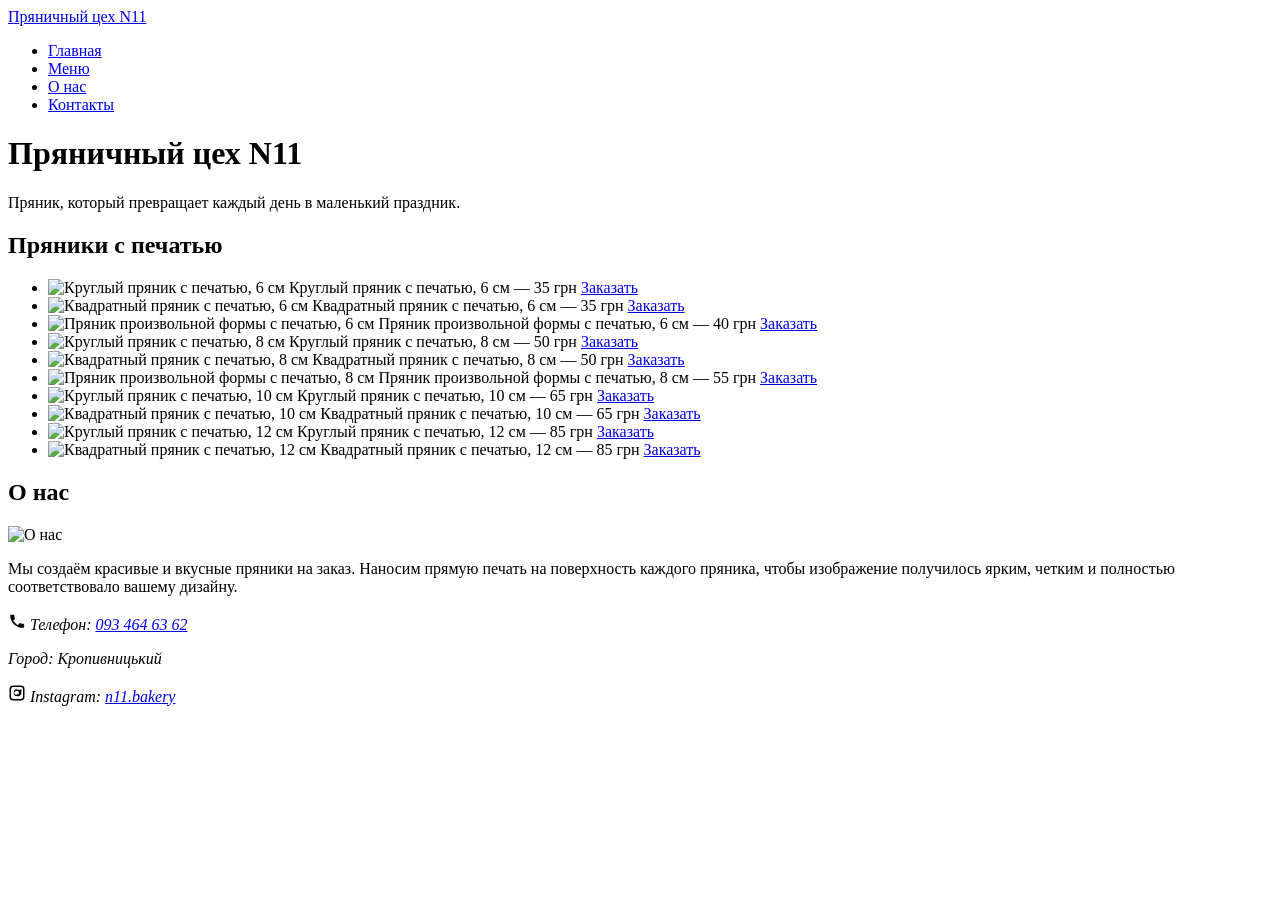
==== index.html @ f6afbb18 "Add files via upload" ====
<!doctype html>
<html lang="ru">
  <head>
    <meta charset="UTF-8" />
    <meta name="viewport" content="width=device-width, initial-scale=1.0" />
    <title>Пряничный цех N11 — пряники с печатью</title>
    <meta
      name="description"
      content="Пряники с прямой печатью на заказ в Кропивницком."
    />
    <link rel="stylesheet" href="css/styles.css" />
  </head>
  <body>
    <header>
      <nav aria-label="Основное меню">
        <a href="#home">Пряничный цех N11</a>
        <ul>
          <li><a href="#home">Главная</a></li>
          <li><a href="#menu">Меню</a></li>
          <li><a href="#about">О нас</a></li>
          <li><a href="#contacts">Контакты</a></li>
        </ul>
      </nav>
    </header>
    <main id="home">
      <h1>Пряничный цех N11</h1>
      <p class="slogan">
        Пряник, который превращает каждый день в маленький праздник.
      </p>
      <section id="menu">
        <h2>Пряники с печатью</h2>
        <ul>
          <li>
            <img
              src="https://placehold.co/640x480/ffffff/2b211c?text=%D0%9A%D1%80%D1%83%D0%B3%D0%BB%D1%8B%D0%B9%20%D0%BF%D1%80%D1%8F%D0%BD%D0%B8%D0%BA%20%D1%81%20%D0%BF%D0%B5%D1%87%D0%B0%D1%82%D1%8C%D1%8E%2C%206%20%D1%81%D0%BC"
              alt="Круглый пряник с печатью, 6 см"
            />
            <span>Круглый пряник с печатью, 6 см — 35 грн</span>
            <a class="order-button" href="order.html">Заказать</a>
          </li>
          <li>
            <img
              src="https://placehold.co/640x480/ffffff/2b211c?text=%D0%9A%D0%B2%D0%B0%D0%B4%D1%80%D0%B0%D1%82%D0%BD%D1%8B%D0%B9%20%D0%BF%D1%80%D1%8F%D0%BD%D0%B8%D0%BA%20%D1%81%20%D0%BF%D0%B5%D1%87%D0%B0%D1%82%D1%8C%D1%8E%2C%206%20%D1%81%D0%BC"
              alt="Квадратный пряник с печатью, 6 см"
            />
            <span>Квадратный пряник с печатью, 6 см — 35 грн</span>
            <a class="order-button" href="order.html">Заказать</a>
          </li>
          <li>
            <img
              src="https://placehold.co/640x480/ffffff/2b211c?text=%D0%9F%D1%80%D1%8F%D0%BD%D0%B8%D0%BA%20%D0%BF%D1%80%D0%BE%D0%B8%D0%B7%D0%B2%D0%BE%D0%BB%D1%8C%D0%BD%D0%BE%D0%B9%20%D1%84%D0%BE%D1%80%D0%BC%D1%8B%20%D1%81%20%D0%BF%D0%B5%D1%87%D0%B0%D1%82%D1%8C%D1%8E%2C%206%20%D1%81%D0%BC"
              alt="Пряник произвольной формы с печатью, 6 см"
            />
            <span>Пряник произвольной формы с печатью, 6 см — 40 грн</span>
            <a class="order-button" href="order.html">Заказать</a>
          </li>
          <li>
            <img
              src="https://placehold.co/640x480/ffffff/2b211c?text=%D0%9A%D1%80%D1%83%D0%B3%D0%BB%D1%8B%D0%B9%20%D0%BF%D1%80%D1%8F%D0%BD%D0%B8%D0%BA%20%D1%81%20%D0%BF%D0%B5%D1%87%D0%B0%D1%82%D1%8C%D1%8E%2C%208%20%D1%81%D0%BC"
              alt="Круглый пряник с печатью, 8 см"
            />
            <span>Круглый пряник с печатью, 8 см — 50 грн</span>
            <a class="order-button" href="order.html">Заказать</a>
          </li>
          <li>
            <img
              src="https://placehold.co/640x480/ffffff/2b211c?text=%D0%9A%D0%B2%D0%B0%D0%B4%D1%80%D0%B0%D1%82%D0%BD%D1%8B%D0%B9%20%D0%BF%D1%80%D1%8F%D0%BD%D0%B8%D0%BA%20%D1%81%20%D0%BF%D0%B5%D1%87%D0%B0%D1%82%D1%8C%D1%8E%2C%208%20%D1%81%D0%BC"
              alt="Квадратный пряник с печатью, 8 см"
            />
            <span>Квадратный пряник с печатью, 8 см — 50 грн</span>
            <a class="order-button" href="order.html">Заказать</a>
          </li>
          <li>
            <img
              src="https://placehold.co/640x480/ffffff/2b211c?text=%D0%9F%D1%80%D1%8F%D0%BD%D0%B8%D0%BA%20%D0%BF%D1%80%D0%BE%D0%B8%D0%B7%D0%B2%D0%BE%D0%BB%D1%8C%D0%BD%D0%BE%D0%B9%20%D1%84%D0%BE%D1%80%D0%BC%D1%8B%20%D1%81%20%D0%BF%D0%B5%D1%87%D0%B0%D1%82%D1%8C%D1%8E%2C%208%20%D1%81%D0%BC"
              alt="Пряник произвольной формы с печатью, 8 см"
            />
            <span>Пряник произвольной формы с печатью, 8 см — 55 грн</span>
            <a class="order-button" href="order.html">Заказать</a>
          </li>
          <li>
            <img
              src="https://placehold.co/640x480/ffffff/2b211c?text=%D0%9A%D1%80%D1%83%D0%B3%D0%BB%D1%8B%D0%B9%20%D0%BF%D1%80%D1%8F%D0%BD%D0%B8%D0%BA%20%D1%81%20%D0%BF%D0%B5%D1%87%D0%B0%D1%82%D1%8C%D1%8E%2C%2010%20%D1%81%D0%BC"
              alt="Круглый пряник с печатью, 10 см"
            />
            <span>Круглый пряник с печатью, 10 см — 65 грн</span>
            <a class="order-button" href="order.html">Заказать</a>
          </li>
          <li>
            <img
              src="https://placehold.co/640x480/ffffff/2b211c?text=%D0%9A%D0%B2%D0%B0%D0%B4%D1%80%D0%B0%D1%82%D0%BD%D1%8B%D0%B9%20%D0%BF%D1%80%D1%8F%D0%BD%D0%B8%D0%BA%20%D1%81%20%D0%BF%D0%B5%D1%87%D0%B0%D1%82%D1%8C%D1%8E%2C%2010%20%D1%81%D0%BC"
              alt="Квадратный пряник с печатью, 10 см"
            />
            <span>Квадратный пряник с печатью, 10 см — 65 грн</span>
            <a class="order-button" href="order.html">Заказать</a>
          </li>
          <li>
            <img
              src="https://placehold.co/640x480/ffffff/2b211c?text=%D0%9A%D1%80%D1%83%D0%B3%D0%BB%D1%8B%D0%B9%20%D0%BF%D1%80%D1%8F%D0%BD%D0%B8%D0%BA%20%D1%81%20%D0%BF%D0%B5%D1%87%D0%B0%D1%82%D1%8C%D1%8E%2C%2012%20%D1%81%D0%BC"
              alt="Круглый пряник с печатью, 12 см"
            />
            <span>Круглый пряник с печатью, 12 см — 85 грн</span>
            <a class="order-button" href="order.html">Заказать</a>
          </li>
          <li>
            <img
              src="https://placehold.co/640x480/ffffff/2b211c?text=%D0%9A%D0%B2%D0%B0%D0%B4%D1%80%D0%B0%D1%82%D0%BD%D1%8B%D0%B9%20%D0%BF%D1%80%D1%8F%D0%BD%D0%B8%D0%BA%20%D1%81%20%D0%BF%D0%B5%D1%87%D0%B0%D1%82%D1%8C%D1%8E%2C%2012%20%D1%81%D0%BC"
              alt="Квадратный пряник с печатью, 12 см"
            />
            <span>Квадратный пряник с печатью, 12 см — 85 грн</span>
            <a class="order-button" href="order.html">Заказать</a>
          </li>
        </ul>
      </section>

      <section id="about">
        <h2>О нас</h2>
        <img
          src="https://placehold.co/800x500/ffffff/2b211c?text=%D0%9E%20%D0%BD%D0%B0%D1%81"
          alt="О нас"
        />
        <p>
          Мы создаём красивые и вкусные пряники на заказ. Наносим прямую печать
          на поверхность каждого пряника, чтобы изображение получилось ярким,
          четким и полностью соответствовало вашему дизайну.
        </p>
      </section>
    </main>

    <footer id="contacts">
      <address>
        <p>
          <svg width="18" height="18" viewBox="0 0 24 24" aria-hidden="true">
            <path
              fill="currentColor"
              d="M6.6 10.8c1.4 2.8 3.7 5.1 6.5 6.5l2.2-2.2c.3-.3.8-.4 1.2-.2 1.3.4 2.6.7 4 .7.6 0 1 .4 1 1V20c0 .6-.4 1-1 1C10.3 21 3 13.7 3 4.5c0-.6.4-1 1-1h3.5c.6 0 1 .4 1 1 0 1.4.2 2.7.7 4 .1.4 0 .9-.3 1.2l-2.3 2.1Z"
            />
          </svg>
          Телефон: <a href="tel:+380934646362">093 464 63 62</a>
        </p>
        <p>Город: Кропивницький</p>
        <p>
          <svg width="18" height="18" viewBox="0 0 24 24" aria-hidden="true">
            <path
              fill="currentColor"
              d="M7 2h10a5 5 0 0 1 5 5v10a5 5 0 0 1-5 5H7a5 5 0 0 1-5-5V7a5 5 0 0 1 5-5Zm0 2a3 3 0 0 0-3 3v10a3 3 0 0 0 3 3h10a3 3 0 0 0 3-3V7a3 3 0 0 0-3-3H7Zm5 3.5A4.5 4.5 0 1 1 12 16a4.5 4.5 0 0 1 0-9Zm0 2A2.5 2.5 0 1 0 12 14a2.5 2.5 0 0 0 0-5Zm5.2-2.2a1.1 1.1 0 1 1 0 2.2 1.1 1.1 0 0 1 0-2.2Z"
            />
          </svg>
          Instagram:
          <a href="https://www.instagram.com/n11.bakery/">n11.bakery</a>
        </p>
      </address>
    </footer>
  </body>
</html>
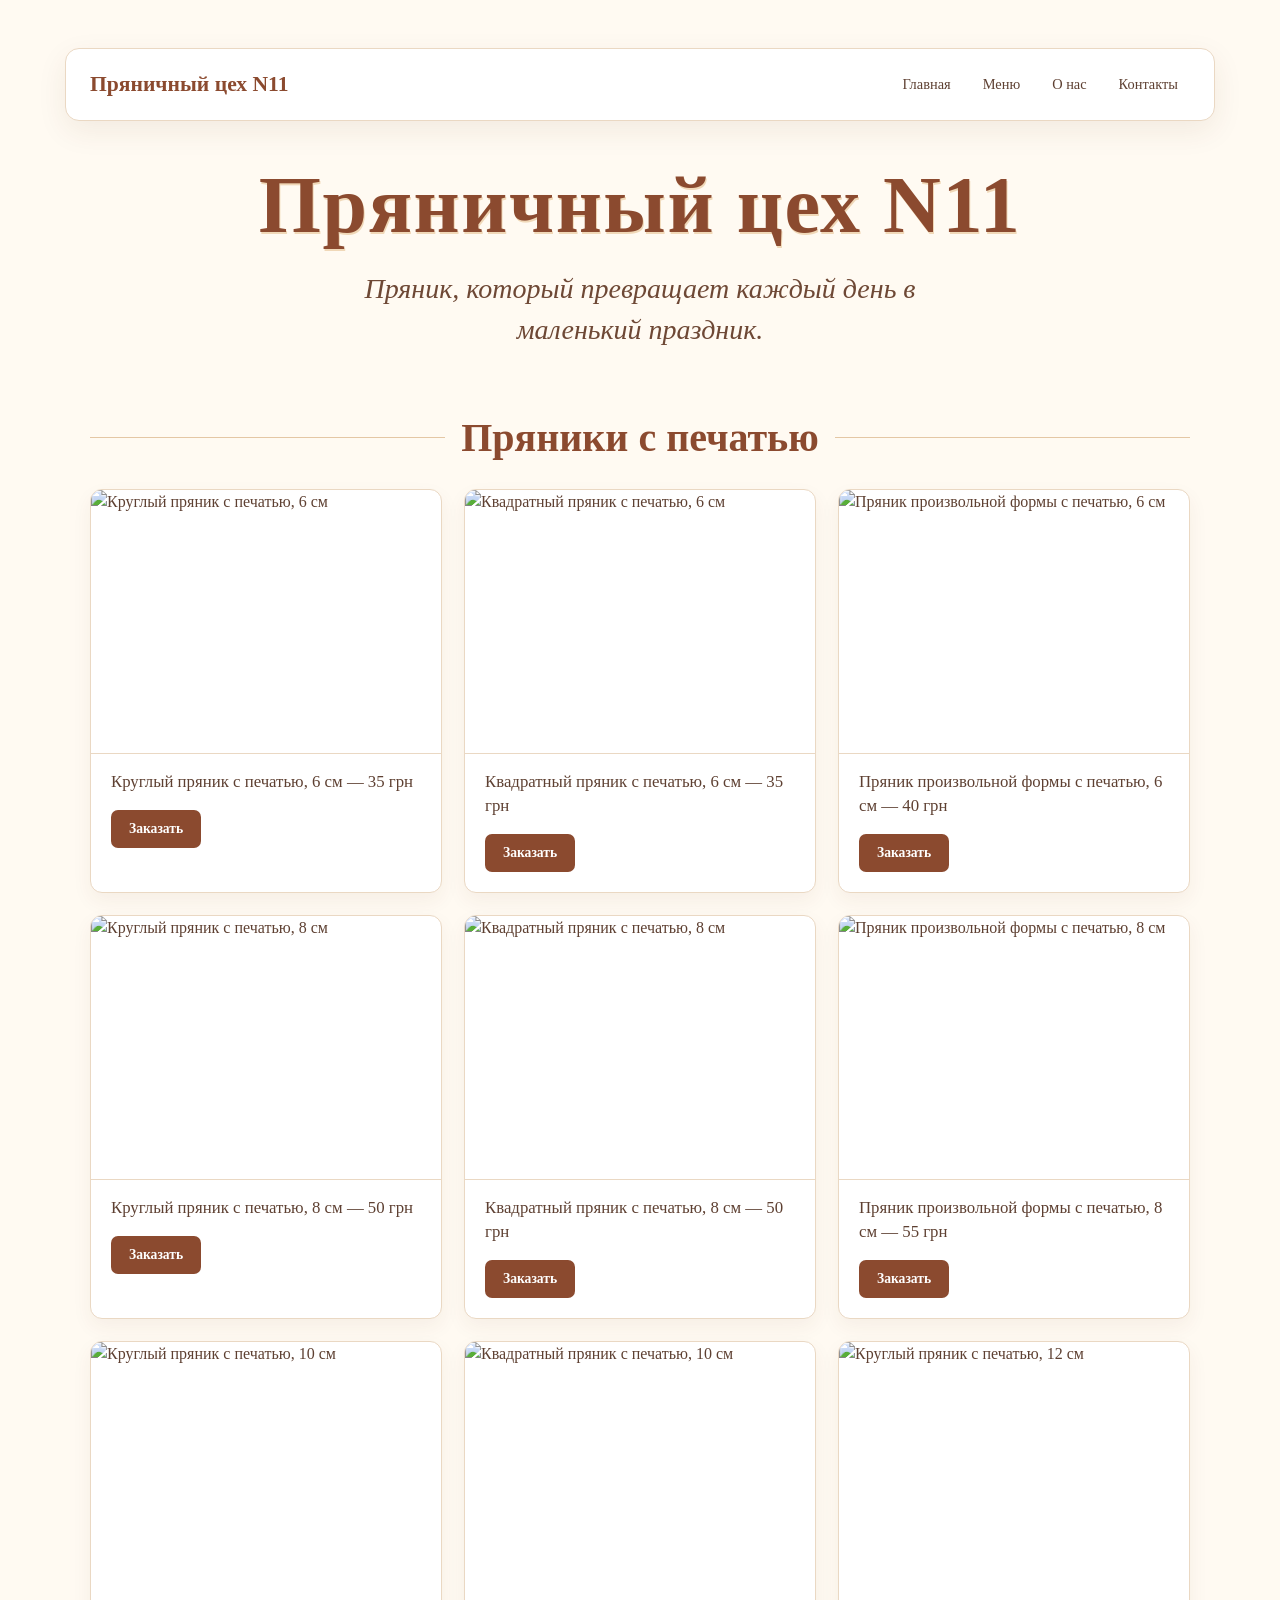
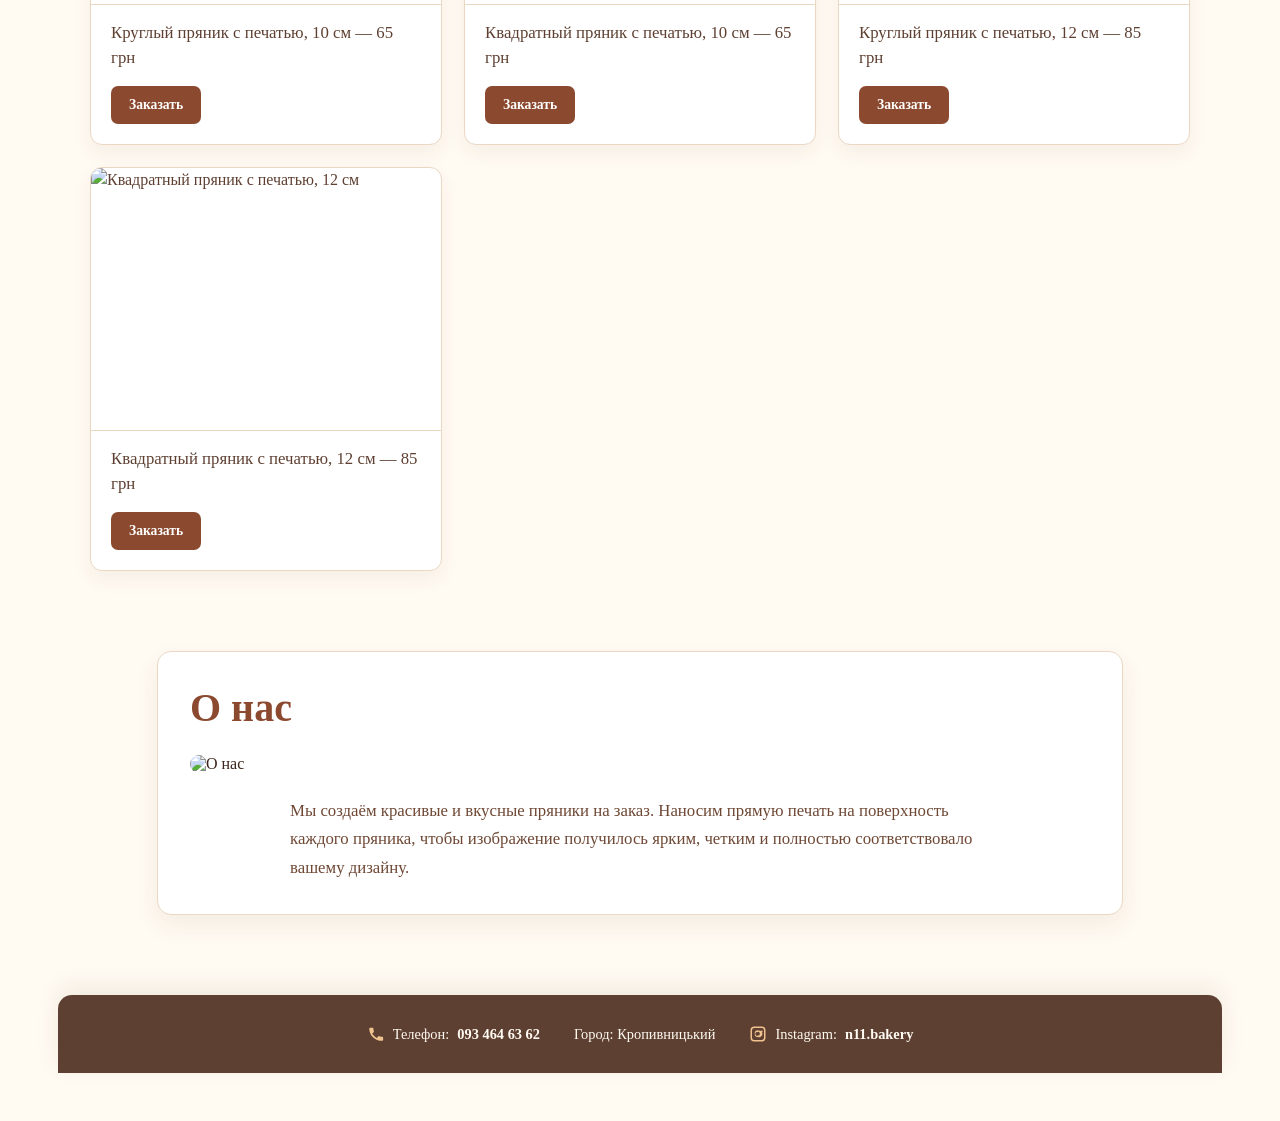
==== commit 9c05cbe1: "Add files via upload" ====
--- a/index.html
+++ b/index.html
@@ -8,7 +8,7 @@
       name="description"
       content="Пряники с прямой печатью на заказ в Кропивницком."
     />
-    <link rel="stylesheet" href="css/styles.css" />
+    <link rel="stylesheet" href="styles.css" />
   </head>
   <body>
     <header>
--- a/styles.css
+++ b/styles.css
@@ -0,0 +1,394 @@
+@import url("https://fonts.googleapis.com/css2?family=Playfair+Display:wght@600;700&display=swap");
+
+body {
+  margin: 0;
+  padding: 48px 20px;
+  color: #3b241b;
+  background: #fffaf2;
+}
+
+header {
+  max-width: 1100px;
+  margin: 0 auto;
+  padding: 18px 24px;
+  background: #ffffff;
+  border: 1px solid #ead8c3;
+  border-radius: 14px;
+  box-shadow: 0 10px 30px rgba(94, 54, 30, 0.08);
+}
+
+nav {
+  display: flex;
+  align-items: center;
+  justify-content: space-between;
+  gap: 24px;
+}
+
+nav > a {
+  color: #8b4a2f;
+  font-family: "Playfair Display", Georgia, serif;
+  font-size: 1.35rem;
+  font-weight: 700;
+  text-decoration: none;
+  white-space: nowrap;
+}
+
+nav ul {
+  display: flex;
+  gap: 8px;
+  align-items: center;
+  margin: 0;
+  padding: 0;
+  list-style: none;
+}
+
+nav li a {
+  display: block;
+  padding: 9px 12px;
+  color: #5e4032;
+  font-size: 0.9rem;
+  text-decoration: none;
+  border-radius: 8px;
+  transition:
+    color 180ms ease,
+    background 180ms ease;
+}
+
+nav li a:hover,
+nav li a:focus-visible {
+  color: #8b4a2f;
+  background: #fff1df;
+}
+
+main h1,
+header h1 {
+  width: 100%;
+  margin: 40px auto;
+  color: #8b4a2f;
+  font-family: "Playfair Display", Georgia, serif;
+  font-size: clamp(2.5rem, 8vw, 5rem);
+  font-weight: 700;
+  letter-spacing: 0.02em;
+  line-height: 1.1;
+  text-align: center;
+  text-shadow: 1px 2px 0 #f0d8b8;
+}
+
+.slogan {
+  max-width: 620px;
+  margin: -20px auto 64px;
+  color: #6e4835;
+  font-family: "Playfair Display", Georgia, serif;
+  font-size: clamp(1.2rem, 3vw, 1.75rem);
+  font-style: italic;
+  line-height: 1.45;
+  text-align: center;
+}
+
+#menu h2 {
+  display: flex;
+  align-items: center;
+  gap: 16px;
+  margin: 0 0 28px;
+  color: #8b4a2f;
+  font-family: "Playfair Display", Georgia, serif;
+  font-size: clamp(1.7rem, 4vw, 2.5rem);
+  text-align: center;
+}
+
+#menu h2::before,
+#menu h2::after {
+  height: 1px;
+  flex: 1;
+  background: #e4c7a5;
+  content: "";
+}
+
+#menu {
+  max-width: 1100px;
+  margin: 0 auto;
+}
+
+#menu ul {
+  display: grid;
+  grid-template-columns: repeat(3, minmax(0, 1fr));
+  gap: 22px;
+  margin: 0;
+  padding: 0;
+  list-style: none;
+}
+
+#menu li {
+  display: flex;
+  flex-direction: column;
+  overflow: hidden;
+  color: #5e4032;
+  font-size: 1rem;
+  line-height: 1.45;
+  background: #ffffff;
+  border: 1px solid #ead8c3;
+  border-radius: 12px;
+  box-shadow: 0 8px 20px rgba(94, 54, 30, 0.06);
+  transition:
+    transform 180ms ease,
+    box-shadow 180ms ease;
+}
+
+#menu li:hover {
+  box-shadow: 0 14px 28px rgba(94, 54, 30, 0.12);
+  transform: translateY(-4px);
+}
+
+#menu li img {
+  display: block;
+  width: 100%;
+  aspect-ratio: 4 / 3;
+  object-fit: cover;
+  border-bottom: 1px solid #ead8c3;
+}
+
+#menu li:not(:has(img)) {
+  padding: 24px;
+}
+
+#menu li {
+  padding-bottom: 20px;
+}
+
+#menu li span {
+  display: block;
+  padding: 16px 20px 0;
+  font-family: "Playfair Display", Georgia, serif;
+  font-size: 1.05rem;
+}
+
+.order-button {
+  align-self: flex-start;
+  margin: 16px 20px 0;
+  padding: 9px 18px;
+  color: #ffffff;
+  font-size: 0.85rem;
+  font-weight: 700;
+  text-decoration: none;
+  background: #8b4a2f;
+  border-radius: 7px;
+  transition:
+    background 180ms ease,
+    transform 180ms ease;
+}
+
+.order-button:hover,
+.order-button:focus-visible {
+  color: #ffffff;
+  background: #c77738;
+  transform: translateY(-2px);
+}
+
+.order-page {
+  max-width: 620px;
+  margin: 0 auto;
+}
+
+.back-link {
+  color: #8b4a2f;
+  font-size: 0.9rem;
+  font-weight: 700;
+  text-decoration: none;
+}
+
+.back-link:hover,
+.back-link:focus-visible {
+  color: #c77738;
+}
+
+.order-page h1 {
+  margin: 42px 0 14px;
+  color: #8b4a2f;
+  font-family: "Playfair Display", Georgia, serif;
+  font-size: clamp(2.4rem, 7vw, 4.4rem);
+  line-height: 1.05;
+}
+
+.order-intro {
+  margin: 0 0 30px;
+  color: #6e4835;
+  line-height: 1.6;
+}
+
+.order-form {
+  display: grid;
+  gap: 10px;
+  padding: 28px;
+  background: #ffffff;
+  border: 1px solid #ead8c3;
+  border-radius: 14px;
+  box-shadow: 0 10px 26px rgba(94, 54, 30, 0.07);
+}
+
+.order-form label {
+  margin-top: 8px;
+  color: #5e4032;
+  font-size: 0.85rem;
+  font-weight: 700;
+}
+
+.order-form input,
+.order-form select,
+.order-form textarea {
+  width: 100%;
+  padding: 12px 14px;
+  color: #3b241b;
+  font: inherit;
+  background: #fffaf2;
+  border: 1px solid #e4c7a5;
+  border-radius: 7px;
+}
+
+.order-form input:focus,
+.order-form select:focus,
+.order-form textarea:focus {
+  outline: 3px solid rgba(199, 119, 56, 0.25);
+  border-color: #c77738;
+}
+
+.submit-button {
+  margin-top: 14px;
+  padding: 13px 18px;
+  color: #ffffff;
+  font:
+    700 0.9rem "DM Sans",
+    sans-serif;
+  background: #8b4a2f;
+  border: 0;
+  border-radius: 7px;
+  cursor: pointer;
+}
+
+.submit-button:hover,
+.submit-button:focus-visible {
+  background: #c77738;
+}
+
+#about {
+  max-width: 900px;
+  margin: 80px auto 0;
+  padding: 32px;
+  background: #ffffff;
+  border: 1px solid #ead8c3;
+  border-radius: 14px;
+  box-shadow: 0 10px 26px rgba(94, 54, 30, 0.07);
+}
+
+#about h2 {
+  margin: 0 0 24px;
+  color: #8b4a2f;
+  font-family: "Playfair Display", Georgia, serif;
+  font-size: clamp(1.7rem, 4vw, 2.5rem);
+}
+
+#about img {
+  display: block;
+  width: 100%;
+  max-height: 300px;
+  object-fit: cover;
+  border-radius: 10px;
+}
+
+#about p {
+  max-width: 700px;
+  margin: 24px auto 0;
+  color: #6e4835;
+  font-size: 1.05rem;
+  line-height: 1.7;
+}
+
+footer {
+  max-width: 1100px;
+  margin: 80px auto 0;
+  padding: 30px 32px;
+  color: #fffaf2;
+  background: #5e4032;
+  border-radius: 14px 14px 0 0;
+  box-shadow: 0 -8px 24px rgba(94, 54, 30, 0.08);
+}
+
+footer address {
+  display: flex;
+  flex-wrap: wrap;
+  gap: 14px 34px;
+  align-items: center;
+  justify-content: center;
+  font-style: normal;
+}
+
+footer p {
+  display: inline-flex;
+  gap: 8px;
+  align-items: center;
+  margin: 0;
+  font-size: 0.9rem;
+}
+
+footer svg {
+  flex: 0 0 auto;
+  color: #f0c28f;
+}
+
+footer a {
+  color: #fffaf2;
+  font-weight: 700;
+  text-decoration: none;
+  transition: color 180ms ease;
+}
+
+footer a:hover,
+footer a:focus-visible {
+  color: #f0c28f;
+}
+
+@media (max-width: 820px) {
+  #menu ul {
+    grid-template-columns: repeat(2, minmax(0, 1fr));
+  }
+}
+
+@media (max-width: 620px) {
+  header {
+    padding: 18px;
+  }
+
+  nav {
+    align-items: flex-start;
+    flex-direction: column;
+    gap: 14px;
+  }
+
+  nav ul {
+    flex-wrap: wrap;
+  }
+
+  #menu ul {
+    grid-template-columns: 1fr;
+  }
+
+  #about {
+    margin-top: 56px;
+    padding: 22px;
+  }
+
+  .order-form {
+    padding: 22px;
+  }
+
+  footer {
+    margin-top: 56px;
+    padding: 24px 18px;
+    border-radius: 12px 12px 0 0;
+  }
+
+  footer address {
+    align-items: flex-start;
+    flex-direction: column;
+    gap: 14px;
+  }
+}
